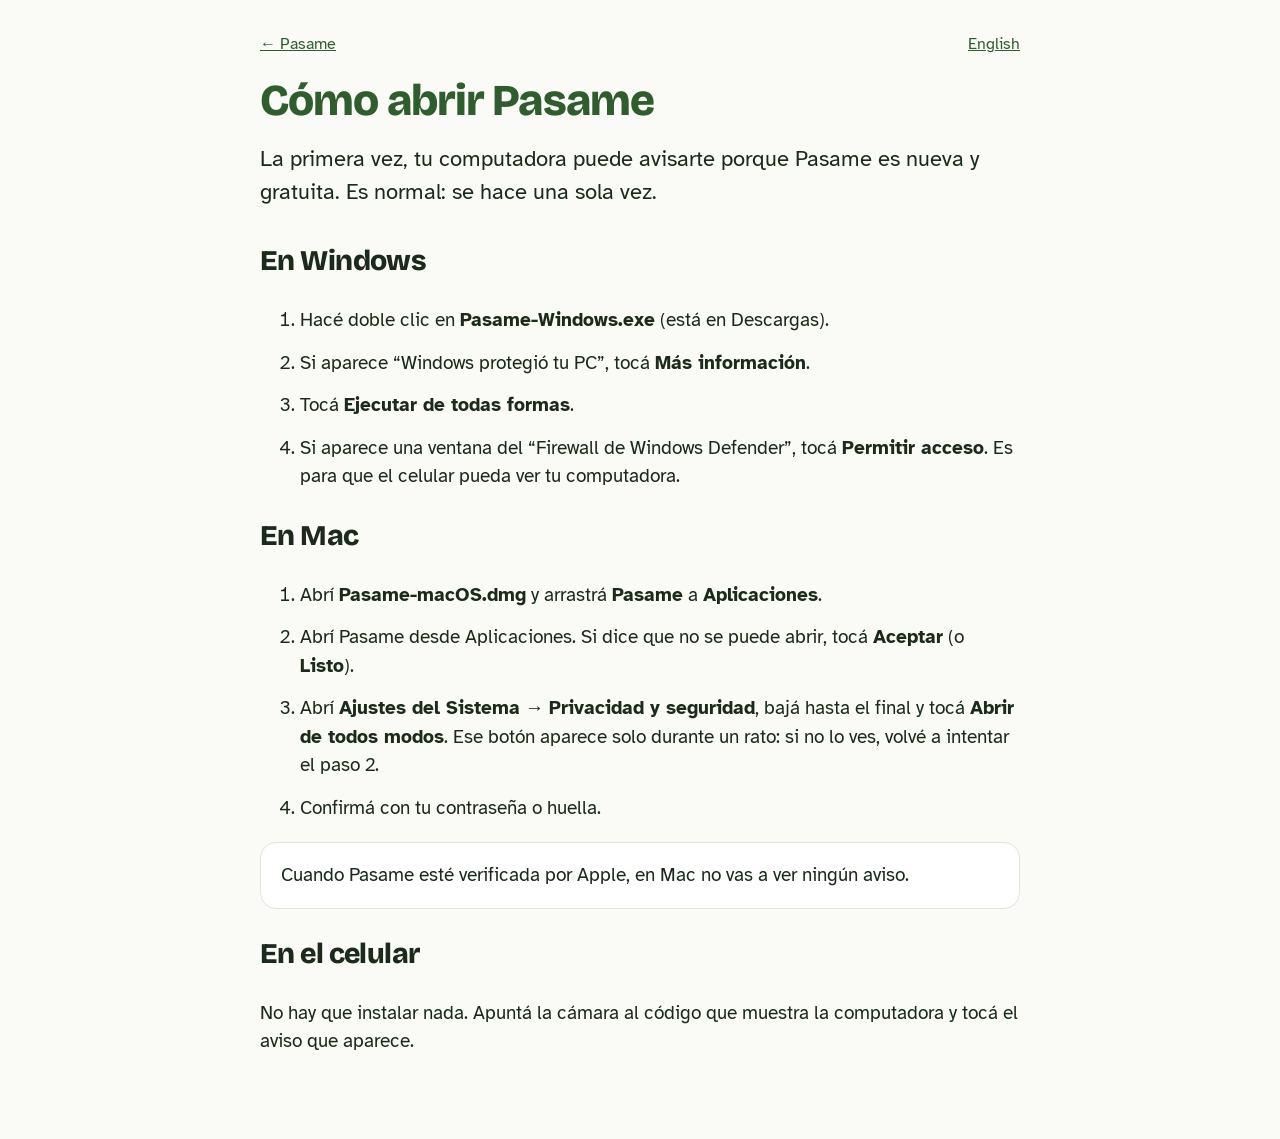
==== site/como-abrir.html @ 78a432ae "feat(site): sitio de descarga según el sistema y guía para abrirla, en español e inglés Sale en koni" ====
<!DOCTYPE html>
<html lang="es">
<head>
<meta charset="utf-8">
<meta name="viewport" content="width=device-width,initial-scale=1">
<title>Cómo abrir Pasame</title>
<link rel="stylesheet" href="site.css">
</head>
<body><main>
<p class="top"><a href="./">← Pasame</a><a class="lang" href="en/how-to-open.html" hreflang="en" lang="en">English</a></p>
<h1>Cómo abrir Pasame</h1>
<p class="lead">La primera vez, tu computadora puede avisarte porque Pasame es nueva y gratuita. Es normal: se hace una sola vez.</p>

<h2 id="windows">En Windows</h2>
<ol>
<li>Hacé doble clic en <b>Pasame-Windows.exe</b> (está en Descargas).</li>
<li>Si aparece “Windows protegió tu PC”, tocá <b>Más información</b>.</li>
<li>Tocá <b>Ejecutar de todas formas</b>.</li>
<li>Si aparece una ventana del “Firewall de Windows Defender”, tocá <b>Permitir acceso</b>. Es para que el celular pueda ver tu computadora.</li>
</ol>

<h2 id="mac">En Mac</h2>
<ol>
<li>Abrí <b>Pasame-macOS.dmg</b> y arrastrá <b>Pasame</b> a <b>Aplicaciones</b>.</li>
<li>Abrí Pasame desde Aplicaciones. Si dice que no se puede abrir, tocá <b>Aceptar</b> (o <b>Listo</b>).</li>
<li>Abrí <b>Ajustes del Sistema</b> → <b>Privacidad y seguridad</b>, bajá hasta el final y tocá <b>Abrir de todos modos</b>. Ese botón aparece solo durante un rato: si no lo ves, volvé a intentar el paso 2.</li>
<li>Confirmá con tu contraseña o huella.</li>
</ol>
<p class="box">Cuando Pasame esté verificada por Apple, en Mac no vas a ver ningún aviso.</p>

<h2>En el celular</h2>
<p>No hay que instalar nada. Apuntá la cámara al código que muestra la computadora y tocá el aviso que aparece.</p>
</main></body>
</html>
---- site/site.css ----
/* Marca Ronda (docs/marca). El sitio sí carga la tipografía de marca: no tiene la restricción offline de la app. */
@import url("https://fonts.googleapis.com/css2?family=Bricolage+Grotesque:opsz,wght@12..96,800&family=Atkinson+Hyperlegible:wght@400;700&display=swap");
body{margin:0;font-family:"Atkinson Hyperlegible",-apple-system,"Segoe UI",Roboto,Helvetica,Arial,sans-serif;font-size:19px;line-height:1.5;color:#1B2A1A;background:#FAFAF6}
main{max-width:760px;margin:0 auto;padding:32px 16px 64px}
h1,h2{font-family:"Bricolage Grotesque",-apple-system,"Segoe UI",sans-serif;font-weight:800;letter-spacing:-.02em}
h1{font-size:44px;margin:0 0 8px;color:#2F5D2E}
.lead{font-size:22px;color:#1B2A1A;margin:0 0 32px}
.dl{display:block;text-align:center;padding:22px;font-size:24px;font-weight:700;color:#1B2A1A;background:#A7C957;border-radius:16px;text-decoration:none}
.sub{text-align:center;color:#5E675F;font-size:16px;margin:10px 0 32px}
.box{background:#fff;border:1px solid #E1E4DA;border-radius:16px;padding:18px 20px;margin:20px 0}
.beta{background:#FBF3D5;border:1px solid #F2C94C}
ol li{margin:0 0 14px}
img{max-width:100%;border:1px solid #E1E4DA;border-radius:10px;margin:8px 0}
a{color:#2F5D2E}
.top{display:flex;justify-content:space-between;align-items:center;min-height:24px;margin:0 0 12px;font-size:16px}
.top .lang{margin-left:auto}
.dl:hover{background:#B4D366}
.dl:focus-visible,a:focus-visible{outline:3px solid #F2C94C;outline-offset:3px}
[hidden]{display:none!important} /* .dl{display:block} le ganaba al atributo hidden */
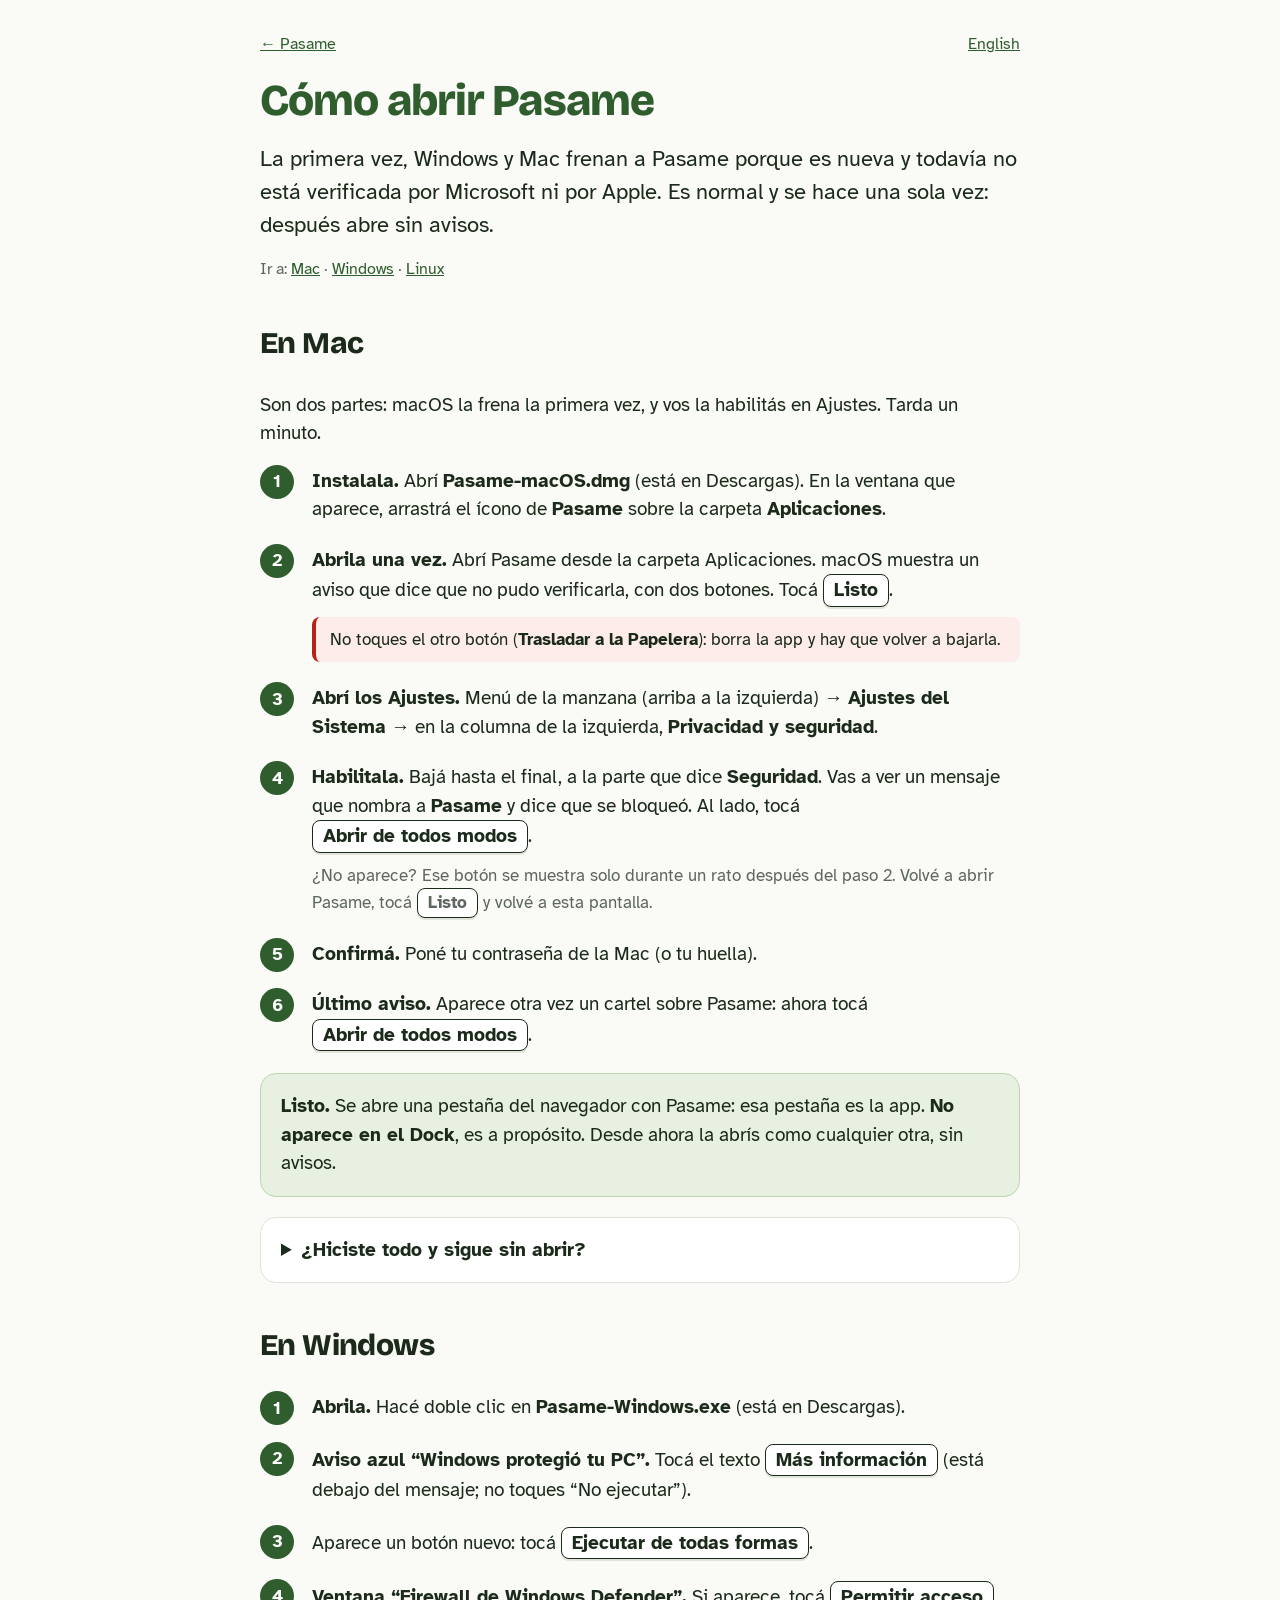
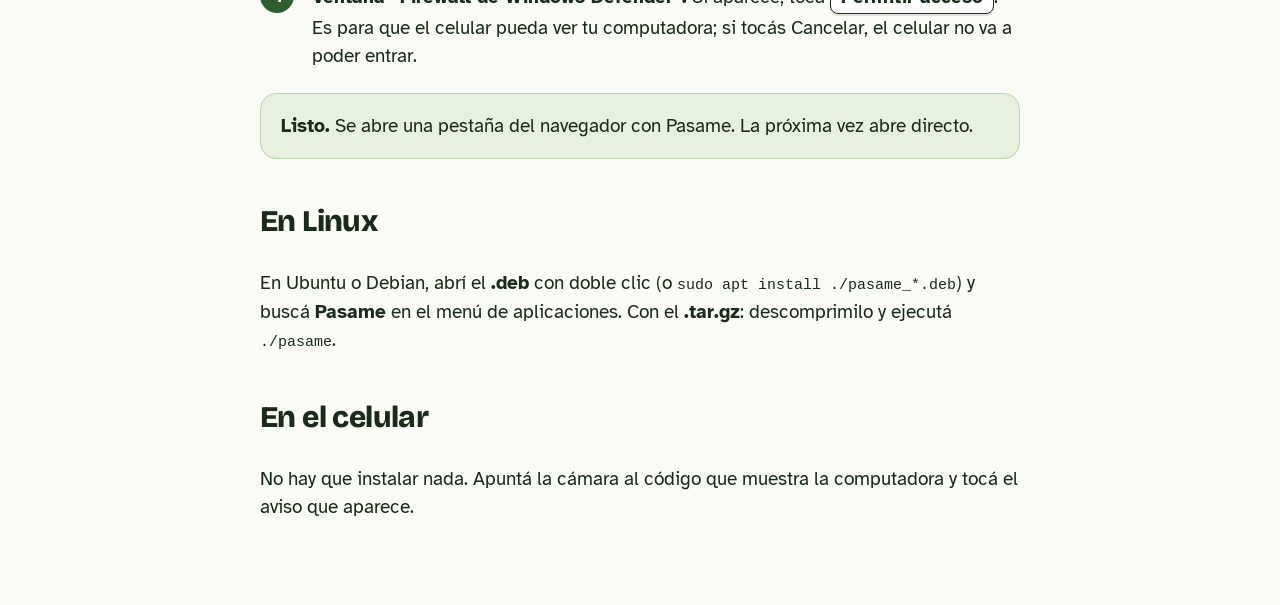
==== commit 52a75409: "docs: guía para abrirla la primera vez, paso a paso y sin ambigüedades Qué aviso aparece, qué botón " ====
--- a/site/como-abrir.html
+++ b/site/como-abrir.html
@@ -9,24 +9,39 @@
 <body><main>
 <p class="top"><a href="./">← Pasame</a><a class="lang" href="en/how-to-open.html" hreflang="en" lang="en">English</a></p>
 <h1>Cómo abrir Pasame</h1>
-<p class="lead">La primera vez, tu computadora puede avisarte porque Pasame es nueva y gratuita. Es normal: se hace una sola vez.</p>
+<p class="lead">La primera vez, Windows y Mac frenan a Pasame porque es nueva y todavía no está verificada por Microsoft ni por Apple. Es normal y se hace una sola vez: después abre sin avisos.</p>
+<p class="jump">Ir a: <a href="#mac">Mac</a> · <a href="#windows">Windows</a> · <a href="#linux">Linux</a></p>
+
+<h2 id="mac">En Mac</h2>
+<p>Son dos partes: macOS la frena la primera vez, y vos la habilitás en Ajustes. Tarda un minuto.</p>
+<ol class="steps">
+<li><b>Instalala.</b> Abrí <b>Pasame-macOS.dmg</b> (está en Descargas). En la ventana que aparece, arrastrá el ícono de <b>Pasame</b> sobre la carpeta <b>Aplicaciones</b>.</li>
+<li><b>Abrila una vez.</b> Abrí Pasame desde la carpeta Aplicaciones. macOS muestra un aviso que dice que no pudo verificarla, con dos botones. Tocá <span class="btn">Listo</span>.
+<p class="warn">No toques el otro botón (<b>Trasladar a la Papelera</b>): borra la app y hay que volver a bajarla.</p></li>
+<li><b>Abrí los Ajustes.</b> Menú de la manzana  (arriba a la izquierda) → <b>Ajustes del Sistema</b> → en la columna de la izquierda, <b>Privacidad y seguridad</b>.</li>
+<li><b>Habilitala.</b> Bajá hasta el final, a la parte que dice <b>Seguridad</b>. Vas a ver un mensaje que nombra a <b>Pasame</b> y dice que se bloqueó. Al lado, tocá <span class="btn">Abrir de todos modos</span>.
+<p class="note">¿No aparece? Ese botón se muestra solo durante un rato después del paso 2. Volvé a abrir Pasame, tocá <span class="btn">Listo</span> y volvé a esta pantalla.</p></li>
+<li><b>Confirmá.</b> Poné tu contraseña de la Mac (o tu huella).</li>
+<li><b>Último aviso.</b> Aparece otra vez un cartel sobre Pasame: ahora tocá <span class="btn">Abrir de todos modos</span>.</li>
+</ol>
+<p class="box ok"><b>Listo.</b> Se abre una pestaña del navegador con Pasame: esa pestaña es la app. <b>No aparece en el Dock</b>, es a propósito. Desde ahora la abrís como cualquier otra, sin avisos.</p>
+<details class="box"><summary>¿Hiciste todo y sigue sin abrir?</summary>
+<p>Abrí <b>Terminal</b> (Aplicaciones → Utilidades → Terminal), pegá esta línea y apretá Enter:</p>
+<pre>xattr -dr com.apple.quarantine /Applications/Pasame.app</pre>
+<p>Después abrí Pasame de nuevo. Esa línea le saca a la app la marca de “bajada de internet”, que es lo que hace que macOS la frene.</p>
+</details>
 
 <h2 id="windows">En Windows</h2>
-<ol>
-<li>Hacé doble clic en <b>Pasame-Windows.exe</b> (está en Descargas).</li>
-<li>Si aparece “Windows protegió tu PC”, tocá <b>Más información</b>.</li>
-<li>Tocá <b>Ejecutar de todas formas</b>.</li>
-<li>Si aparece una ventana del “Firewall de Windows Defender”, tocá <b>Permitir acceso</b>. Es para que el celular pueda ver tu computadora.</li>
+<ol class="steps">
+<li><b>Abrila.</b> Hacé doble clic en <b>Pasame-Windows.exe</b> (está en Descargas).</li>
+<li><b>Aviso azul “Windows protegió tu PC”.</b> Tocá el texto <span class="btn">Más información</span> (está debajo del mensaje; no toques “No ejecutar”).</li>
+<li>Aparece un botón nuevo: tocá <span class="btn">Ejecutar de todas formas</span>.</li>
+<li><b>Ventana “Firewall de Windows Defender”.</b> Si aparece, tocá <span class="btn">Permitir acceso</span>. Es para que el celular pueda ver tu computadora; si tocás Cancelar, el celular no va a poder entrar.</li>
 </ol>
+<p class="box ok"><b>Listo.</b> Se abre una pestaña del navegador con Pasame. La próxima vez abre directo.</p>
 
-<h2 id="mac">En Mac</h2>
-<ol>
-<li>Abrí <b>Pasame-macOS.dmg</b> y arrastrá <b>Pasame</b> a <b>Aplicaciones</b>.</li>
-<li>Abrí Pasame desde Aplicaciones. Si dice que no se puede abrir, tocá <b>Aceptar</b> (o <b>Listo</b>).</li>
-<li>Abrí <b>Ajustes del Sistema</b> → <b>Privacidad y seguridad</b>, bajá hasta el final y tocá <b>Abrir de todos modos</b>. Ese botón aparece solo durante un rato: si no lo ves, volvé a intentar el paso 2.</li>
-<li>Confirmá con tu contraseña o huella.</li>
-</ol>
-<p class="box">Cuando Pasame esté verificada por Apple, en Mac no vas a ver ningún aviso.</p>
+<h2 id="linux">En Linux</h2>
+<p>En Ubuntu o Debian, abrí el <b>.deb</b> con doble clic (o <code>sudo apt install ./pasame_*.deb</code>) y buscá <b>Pasame</b> en el menú de aplicaciones. Con el <b>.tar.gz</b>: descomprimilo y ejecutá <code>./pasame</code>.</p>
 
 <h2>En el celular</h2>
 <p>No hay que instalar nada. Apuntá la cámara al código que muestra la computadora y tocá el aviso que aparece.</p>
--- a/site/site.css
+++ b/site/site.css
@@ -17,3 +17,16 @@
 .dl:hover{background:#B4D366}
 .dl:focus-visible,a:focus-visible{outline:3px solid #F2C94C;outline-offset:3px}
 [hidden]{display:none!important} /* .dl{display:block} le ganaba al atributo hidden */
+/* Guía "cómo abrir": cada paso dice qué vas a ver y qué tocar. */
+.jump{font-size:16px;color:#5E675F;margin:-16px 0 8px}
+h2{margin-top:40px;font-size:30px}
+.steps{padding-left:0;list-style:none;counter-reset:paso}
+.steps>li{counter-increment:paso;position:relative;padding:0 0 0 52px;margin:0 0 22px}
+.steps>li::before{content:counter(paso);position:absolute;left:0;top:-2px;width:34px;height:34px;border-radius:50%;background:#2F5D2E;color:#fff;font-weight:700;display:flex;align-items:center;justify-content:center;font-size:18px}
+.btn{display:inline-block;padding:1px 10px;border:1.5px solid #1B2A1A;border-radius:8px;background:#fff;font-weight:700;white-space:nowrap;box-shadow:0 2px 0 #E1E4DA}
+.warn{margin:10px 0 0;padding:10px 14px;background:#FDECEA;border-left:4px solid #B42318;border-radius:8px;font-size:17px}
+.note{margin:10px 0 0;color:#5E675F;font-size:17px}
+.ok{background:#E8F1E1;border-color:#BCD6AE}
+details summary{cursor:pointer;font-weight:700}
+pre,code{font-family:ui-monospace,SFMono-Regular,Menlo,Consolas,monospace;font-size:15px}
+pre{background:#1B2A1A;color:#FAFAF6;padding:12px 14px;border-radius:10px;overflow-x:auto;white-space:pre-wrap;word-break:break-all}
